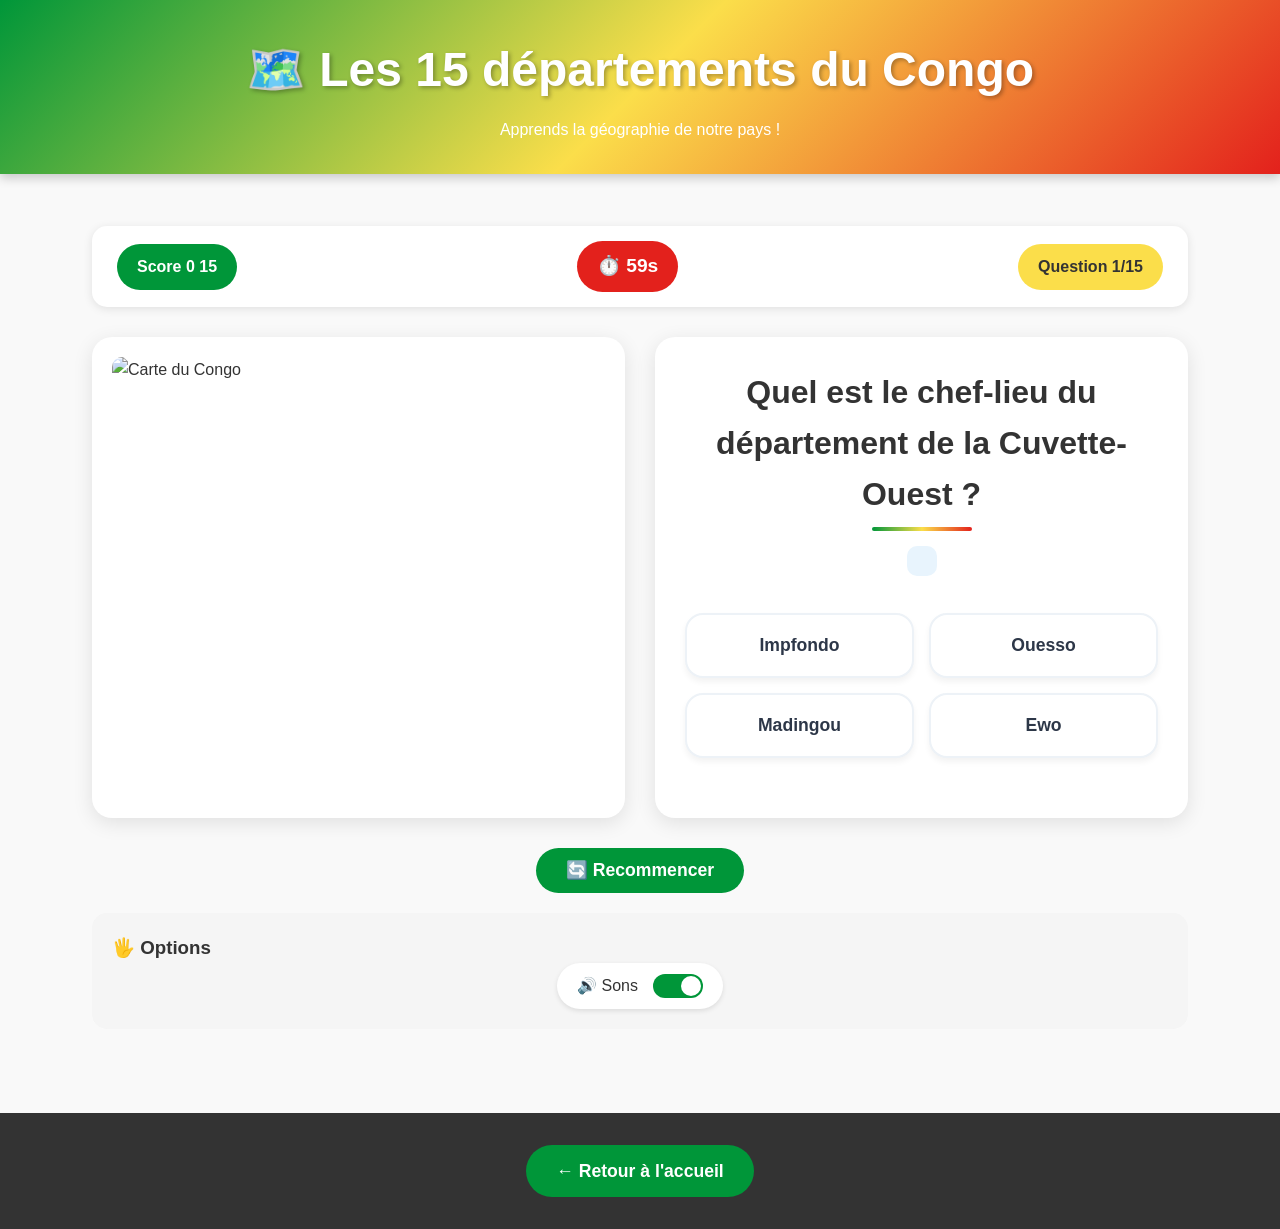
==== jeux/departements.html @ 9f07a601 "Add files via upload Mise en ligne initiale" ====
<!DOCTYPE html>
<html lang="fr">
<head>
    <meta charset="UTF-8">
    <meta name="viewport" content="width=device-width, initial-scale=1.0">
    <title>Les 15 départements - Petit Nzoku</title>
    <link rel="stylesheet" href="../style.css">
    <link rel="stylesheet" href="departements.css">
</head>
<body>
    <header>
        <h1>🗺️ Les 15 départements du Congo</h1>
        <p>Apprends la géographie de notre pays !</p>
    </header>

    <main>
        <div class="departements-container">
            <!-- En-tête du jeu -->
            <div class="departements-header">
                <div class="score-box">
                    <span class="score-label">Score</span>
                    <span class="score-valeur" id="score">0</span>
                    <span class="score-max" id="total-questions">15</span>
                </div>
                
                <div class="timer-box" id="timer">
                    ⏱️ <span id="temps">60</span>s
                </div>
                
                <div class="niveau-box">
                    Question <span id="question-actuelle">1</span>/15
                </div>
            </div>

            <!-- Zone de jeu -->
            <div class="jeu-principal">
                <!-- Carte du Congo -->
                <div class="carte-container">
                    <img src="c:\Users\PC\Documents\petit nzokou\images\quiz\departement.jpg" alt="Carte du Congo" id="carte-congo" class="carte-congo">
                    <div class="departement-highlight" id="highlight"></div>
                </div>

                <!-- Question et réponses -->
                <div class="quiz-section">
                    <div class="question-box">
                        <h2 id="question">Dans quel département se trouve ?</h2>
                        <p id="nom-departement" class="nom-departement"></p>
                    </div>

                    <div class="reponses-departements" id="reponses">
                        <!-- Les boutons seront générés par JS -->
                    </div>

                    <!-- Feedback -->
                    <div class="feedback" id="feedback" style="display: none;">
                        <p id="feedback-message"></p>
                        <div class="info-departement" id="info-departement">
                            <p id="chef-lieu"></p>
                            <p id="superficie"></p>
                            <p id="population"></p>
                        </div>
                    </div>

                    <!-- Bouton suivant -->
                    <button id="btn-suivant" class="bouton" style="display: none;">Question suivante</button>
                </div>
            </div>

            <!-- Contrôles -->
            <div class="controles">
                <button id="btn-recommencer" class="bouton">🔄 Recommencer</button>
            </div>

            <!-- Options d'accessibilité -->
            <div class="options-accessibilite">
                <h3>🖐️ Options</h3>
                <div class="option-grille">
                    <div class="option">
                        <label class="switch-label">
                            <span class="option-emoji">🔊</span> Sons
                        </label>
                        <label class="switch">
                            <input type="checkbox" id="mode-son" checked>
                            <span class="slider"></span>
                        </label>
                    </div>
                </div>
            </div>
        </div>
    </main>

    <footer>
        <a href="../index.html" class="bouton">← Retour à l'accueil</a>
    </footer>

    <script src="departements.js"></script>
</body>
</html>
---- style.css ----
/* style.css - Version Congo-Brazzaville (Vert, Jaune, Rouge) */

* {
    margin: 0;
    padding: 0;
    box-sizing: border-box;
}

body {
    font-family: 'Arial', 'Comic Sans MS', cursive, sans-serif;
    background-color: #f9f9f9;
    color: #333;
    line-height: 1.6;
}

/* Header avec couleurs du drapeau */
header {
    background: linear-gradient(135deg, #009639 0%, #fbde4a 50%, #e3211c 100%);
    color: white;
    text-align: center;
    padding: 2rem;
    box-shadow: 0 4px 10px rgba(0,0,0,0.2);
}

.logo {
    width: 120px;
    height: 120px;
    margin-bottom: 1rem;
    border-radius: 50%;
    border: 4px solid white;
    background: white;
    padding: 5px;
    object-fit: cover;
}

h1 {
    font-size: 3rem;
    margin-bottom: 0.5rem;
    text-shadow: 2px 2px 4px rgba(0,0,0,0.3);
}

.slogan {
    font-size: 1.3rem;
    font-style: italic;
    text-shadow: 1px 1px 2px rgba(0,0,0,0.3);
}

/* Drapeau dans la présentation */
.drapeau {
    display: flex;
    justify-content: center;
    gap: 5px;
    margin-top: 15px;
}

.drapeau span {
    width: 50px;
    height: 30px;
    border-radius: 5px;
}

.vert { background-color: #009639; }
.jaune { background-color: #fbde4a; }
.rouge { background-color: #e3211c; }

/* Sections principales */
main {
    max-width: 1200px;
    margin: 0 auto;
    padding: 2rem;
}

section {
    margin-bottom: 4rem;
}

h2 {
    text-align: center;
    font-size: 2rem;
    margin-bottom: 2rem;
    color: #009639;
    position: relative;
    padding-bottom: 10px;
}

h2:after {
    content: '';
    position: absolute;
    bottom: 0;
    left: 50%;
    transform: translateX(-50%);
    width: 100px;
    height: 4px;
    background: linear-gradient(90deg, #009639, #fbde4a, #e3211c);
    border-radius: 2px;
}

/* Présentation */
.presentation {
    text-align: center;
    background: #fff3cd;
    padding: 2rem;
    border-radius: 15px;
    border-left: 5px solid #e3211c;
    border-right: 5px solid #009639;
    font-size: 1.2rem;
}

/* Grille des jeux */
.grille-jeux {
    display: grid;
    grid-template-columns: repeat(auto-fit, minmax(250px, 1fr));
    gap: 20px;
}

.carte-jeu {
    background: white;
    border-radius: 15px;
    padding: 1.5rem;
    box-shadow: 0 5px 15px rgba(0,0,0,0.1);
    transition: transform 0.3s, box-shadow 0.3s;
    text-align: center;
    position: relative;
    border: 2px solid transparent;
}

.carte-jeu:hover:not(.a-venir) {
    transform: translateY(-5px);
    box-shadow: 0 10px 25px rgba(0,150,57,0.2);
    border-color: #009639;
}

.emoji-jeu {
    font-size: 4rem;
    margin-bottom: 1rem;
}

.carte-jeu h3 {
    color: #e3211c;
    margin-bottom: 0.5rem;
    font-size: 1.5rem;
}

.details {
    color: #666;
    font-size: 0.9rem;
    margin: 1rem 0;
    font-style: italic;
}

.a-venir {
    opacity: 0.7;
    filter: grayscale(50%);
    cursor: not-allowed;
}

.badge {
    background: #fbde4a;
    color: #333;
    padding: 0.3rem 1rem;
    border-radius: 20px;
    font-size: 0.8rem;
    font-weight: bold;
    display: inline-block;
    margin-top: 0.5rem;
}

/* Boutons */
.bouton {
    display: inline-block;
    background: #009639;
    color: white;
    padding: 0.8rem 2rem;
    text-decoration: none;
    border-radius: 50px;
    margin-top: 1rem;
    font-weight: bold;
    border: none;
    cursor: pointer;
    transition: background 0.3s, transform 0.3s;
    font-size: 1rem;
}

.bouton:hover {
    background: #007a2e;
    transform: scale(1.05);
}

/* Section inclusion */
.inclusion {
    background: #e8f4fd;
    padding: 2rem;
    border-radius: 15px;
}

.features-inclusion {
    display: grid;
    grid-template-columns: repeat(auto-fit, minmax(200px, 1fr));
    gap: 20px;
    text-align: center;
}

.feature {
    padding: 1rem;
}

.feature-emoji {
    font-size: 3rem;
    display: block;
    margin-bottom: 0.5rem;
}

.feature h3 {
    color: #009639;
    margin-bottom: 0.5rem;
}

/* Footer */
footer {
    background: #333;
    color: white;
    text-align: center;
    padding: 2rem;
    margin-top: 2rem;
}

.footer-small {
    font-size: 0.9rem;
    color: #ccc;
    margin-top: 0.5rem;
}

/* Responsive */
@media (max-width: 600px) {
    h1 {
        font-size: 2rem;
    }
    
    .grille-jeux {
        grid-template-columns: 1fr;
    }
    
    header {
        padding: 1rem;
    }
}
/* ============================================
   CORRECTION DE LA GRILLE DES JEUX
   ============================================ */

.grille-jeux {
    display: grid;
    grid-template-columns: repeat(auto-fit, minmax(280px, 1fr));
    gap: 25px;
    margin: 30px 0;
}

.carte-jeu {
    background: white;
    border-radius: 20px;
    padding: 25px 20px;
    box-shadow: 0 5px 20px rgba(0,0,0,0.1);
    transition: transform 0.3s, box-shadow 0.3s;
    text-align: center;
    display: flex;
    flex-direction: column;
    height: 100%;
    min-height: 320px;
    border: 2px solid transparent;
}

.carte-jeu:hover:not(.a-venir) {
    transform: translateY(-5px);
    box-shadow: 0 15px 30px rgba(0,150,57,0.2);
    border-color: #009639;
}

.emoji-jeu {
    font-size: 4.5rem;
    margin-bottom: 15px;
}

.carte-jeu h3 {
    color: #e3211c;
    font-size: 1.6rem;
    margin-bottom: 10px;
    font-weight: bold;
}

.carte-jeu p {
    color: #555;
    font-size: 1rem;
    margin-bottom: 10px;
    flex-grow: 1;
}

.details {
    color: #009639;
    font-size: 0.9rem;
    font-weight: bold;
    margin: 10px 0;
    padding: 5px;
    background: #f0f8ff;
    border-radius: 30px;
}

.bouton {
    display: inline-block;
    background: #009639;
    color: white;
    padding: 12px 30px;
    text-decoration: none;
    border-radius: 50px;
    font-weight: bold;
    border: none;
    cursor: pointer;
    transition: all 0.3s;
    font-size: 1.1rem;
    margin-top: auto;
    width: fit-content;
    margin-left: auto;
    margin-right: auto;
}

.bouton:hover {
    background: #007a2e;
    transform: scale(1.05);
}

/* Style pour les jeux à venir */
.a-venir {
    opacity: 0.8;
    filter: grayscale(30%);
    background: #f5f5f5;
    position: relative;
    overflow: hidden;
}

.a-venir::before {
    content: "🔜";
    position: absolute;
    top: 10px;
    right: 10px;
    font-size: 2rem;
    opacity: 0.5;
    transform: rotate(15deg);
}

.badge {
    background: #fbde4a;
    color: #333;
    padding: 8px 20px;
    border-radius: 30px;
    font-size: 0.9rem;
    font-weight: bold;
    display: inline-block;
    margin-top: 10px;
    width: fit-content;
    margin-left: auto;
    margin-right: auto;
}

/* Responsive */
@media (max-width: 768px) {
    .grille-jeux {
        grid-template-columns: repeat(2, 1fr);
        gap: 15px;
    }
    
    .carte-jeu {
        min-height: 280px;
        padding: 15px;
    }
    
    .emoji-jeu {
        font-size: 3rem;
    }
    
    .carte-jeu h3 {
        font-size: 1.2rem;
    }
}

@media (max-width: 480px) {
    .grille-jeux {
        grid-template-columns: 1fr;
    }
}
---- jeux/departements.css ----
/* jeux/departements.css */

.departements-container {
    max-width: 1200px;
    margin: 0 auto;
    padding: 20px;
}

/* En-tête */
.departements-header {
    display: flex;
    justify-content: space-between;
    align-items: center;
    background: white;
    padding: 15px 25px;
    border-radius: 15px;
    margin-bottom: 30px;
    box-shadow: 0 2px 10px rgba(0,0,0,0.1);
    flex-wrap: wrap;
    gap: 15px;
}
.departement-highlight {
    display: none !important;
}

.score-box {
    background: #009639;
    color: white;
    padding: 10px 20px;
    border-radius: 50px;
    font-weight: bold;
}

.timer-box {
    background: #e3211c;
    color: white;
    padding: 10px 20px;
    border-radius: 50px;
    font-weight: bold;
    font-size: 1.2rem;
}

.niveau-box {
    background: #fbde4a;
    color: #333;
    padding: 10px 20px;
    border-radius: 50px;
    font-weight: bold;
}

/* Zone de jeu principale */
.jeu-principal {
    display: grid;
    grid-template-columns: 1fr 1fr;
    gap: 30px;
    margin-bottom: 30px;
}

/* Carte */
.carte-container {
    position: relative;
    background: white;
    border-radius: 20px;
    padding: 20px;
    box-shadow: 0 5px 20px rgba(0,0,0,0.1);
}

.carte-congo {
    width: 100%;
    height: auto;
    border-radius: 10px;
}

.departement-highlight {
    position: absolute;
    border: 4px solid #e3211c;
    background: rgba(227, 33, 28, 0.1);
    border-radius: 10px;
    pointer-events: none;
    display: none;
}

/* Section quiz */
.quiz-section {
    background: white;
    border-radius: 20px;
    padding: 30px;
    box-shadow: 0 5px 20px rgba(0,0,0,0.1);
}

.question-box {
    text-align: center;
    margin-bottom: 30px;
}

.question-box h2 {
    color: #333;
    margin-bottom: 15px;
}

.nom-departement {
    font-size: 2rem;
    font-weight: bold;
    color: #009639;
    background: #e8f4fd;
    padding: 15px;
    border-radius: 10px;
    display: inline-block;
}

/* --- ZONE DES RÉPONSES AJUSTÉE --- */
.reponses-departements {
    display: grid;
    grid-template-columns: repeat(2, 1fr);
    gap: 15px;
    margin-bottom: 30px;
}

.btn-reponse {
    background: #ffffff;
    /* On remplace la bordure grise par une ombre pour un look plus moderne */
    border: 2px solid #edf2f7;
    border-radius: 18px;
    padding: 20px 15px;
    font-size: 1.1rem;
    cursor: pointer;
    transition: all 0.2s cubic-bezier(0.4, 0, 0.2, 1);
    text-align: center;
    font-weight: 700;
    color: #2d3748;
    box-shadow: 0 4px 6px rgba(0, 0, 0, 0.05);
    position: relative;
}

/* Effet au survol */
.btn-reponse:hover:not(:disabled) {
    background: #fdfdfd;
    border-color: #009639; /* Vert Congo */
    color: #009639;
    transform: translateY(-3px); /* Petit saut vers le haut plutôt que décalage latéral */
    box-shadow: 0 8px 15px rgba(0, 150, 57, 0.1);
}

/* Effet quand on clique (enfoncement) */
.btn-reponse:active:not(:disabled) {
    transform: translateY(0);
    box-shadow: 0 2px 4px rgba(0, 0, 0, 0.1);
}

/* --- ÉTATS DE RÉPONSE --- */

/* Bonne réponse */
.btn-reponse.correct {
    background: #009639 !important; /* Vert Congo */
    border-color: #007a2e !important;
    color: white !important;
    box-shadow: 0 4px 12px rgba(0, 150, 57, 0.3);
}

/* Mauvaise réponse */
.btn-reponse.incorrect {
    background: #e3211c !important; /* Rouge Congo */
    border-color: #b91a16 !important;
    color: white !important;
    box-shadow: 0 4px 12px rgba(227, 33, 28, 0.3);
}

/* Boutons désactivés après réponse */
.btn-reponse:disabled {
    cursor: not-allowed;
    filter: grayscale(0.2);
}

/* --- RESPONSIVE --- */
@media (max-width: 600px) {
    .reponses-departements {
        grid-template-columns: 1fr; /* Une seule colonne sur petit écran */
        gap: 10px;
    }
    
    .btn-reponse {
        padding: 15px;
    }
}
/* Feedback */
.feedback {
    background: #fff3cd;
    border: 3px solid #ffeeba;
    border-radius: 15px;
    padding: 25px;
    margin-bottom: 30px;
}

#feedback-message {
    font-size: 1.3rem;
    font-weight: bold;
    margin-bottom: 15px;
    text-align: center;
}

#feedback-message.bonne {
    color: #155724;
}

#feedback-message.mauvaise {
    color: #721c24;
}

.info-departement {
    background: white;
    padding: 15px;
    border-radius: 10px;
    border-left: 4px solid #009639;
}

.info-departement p {
    margin: 5px 0;
    color: #333;
}

/* Contrôles */
.controles {
    display: flex;
    justify-content: center;
    gap: 20px;
    margin: 20px 0;
}

/* Options accessibilité */
.options-accessibilite {
    background: #f5f5f5;
    border-radius: 15px;
    padding: 20px;
    margin-top: 20px;
}

.option-grille {
    display: flex;
    justify-content: center;
    gap: 30px;
    flex-wrap: wrap;
}

.option {
    display: flex;
    align-items: center;
    gap: 15px;
    background: white;
    padding: 10px 20px;
    border-radius: 50px;
    box-shadow: 0 2px 5px rgba(0,0,0,0.1);
}

.switch {
    position: relative;
    display: inline-block;
    width: 50px;
    height: 24px;
}

.switch input {
    opacity: 0;
    width: 0;
    height: 0;
}

.slider {
    position: absolute;
    cursor: pointer;
    top: 0;
    left: 0;
    right: 0;
    bottom: 0;
    background-color: #ccc;
    border-radius: 24px;
    transition: 0.3s;
}

.slider:before {
    position: absolute;
    content: "";
    height: 20px;
    width: 20px;
    left: 2px;
    bottom: 2px;
    background-color: white;
    border-radius: 50%;
    transition: 0.3s;
}

input:checked + .slider {
    background-color: #009639;
}

input:checked + .slider:before {
    transform: translateX(26px);
}

/* Responsive */
@media (max-width: 768px) {
    .jeu-principal {
        grid-template-columns: 1fr;
    }
    
    .reponses-departements {
        grid-template-columns: 1fr;
    }
    
    .departements-header {
        flex-direction: column;
        text-align: center;
    }
}
/* Le conteneur du score final */
.score-final-container {
    display: flex;
    flex-direction: column;
    align-items: center;
    gap: 15px;
    margin-bottom: 30px;
}

/* LA BOITE ROUGE QUE TU DEMANDAIS */
.boite-score-rouge {
    background-color: #e3211c; /* Le rouge du drapeau */
    color: white;              /* Texte en blanc pour le contraste */
    font-size: 4rem;           /* Très gros */
    font-weight: 900;
    padding: 20px 40px;        /* Espacement interne pour créer le rectangle */
    border-radius: 15px;       /* Coins légèrement arrondis */
    display: inline-block;
    box-shadow: 0 8px 0 #b31a16; /* Ombre foncée pour donner du relief */
    line-height: 1;
    margin-bottom: 10px;
}

/* Le petit badge jaune en dessous */
.pourcentage-badge {
    background: #fbde4a; /* Jaune Congo */
    color: #333;
    padding: 8px 20px;
    border-radius: 50px;
    font-weight: bold;
    font-size: 1.1rem;
    box-shadow: 0 4px 0 #d4bc3f;
}

/* Animation pour faire apparaître le tout */
.resultats-final {
    animation: bounceIn 0.8s ease;
}

@keyframes bounceIn {
    0% { transform: scale(0.5); opacity: 0; }
    70% { transform: scale(1.05); }
    100% { transform: scale(1); opacity: 1; }
}
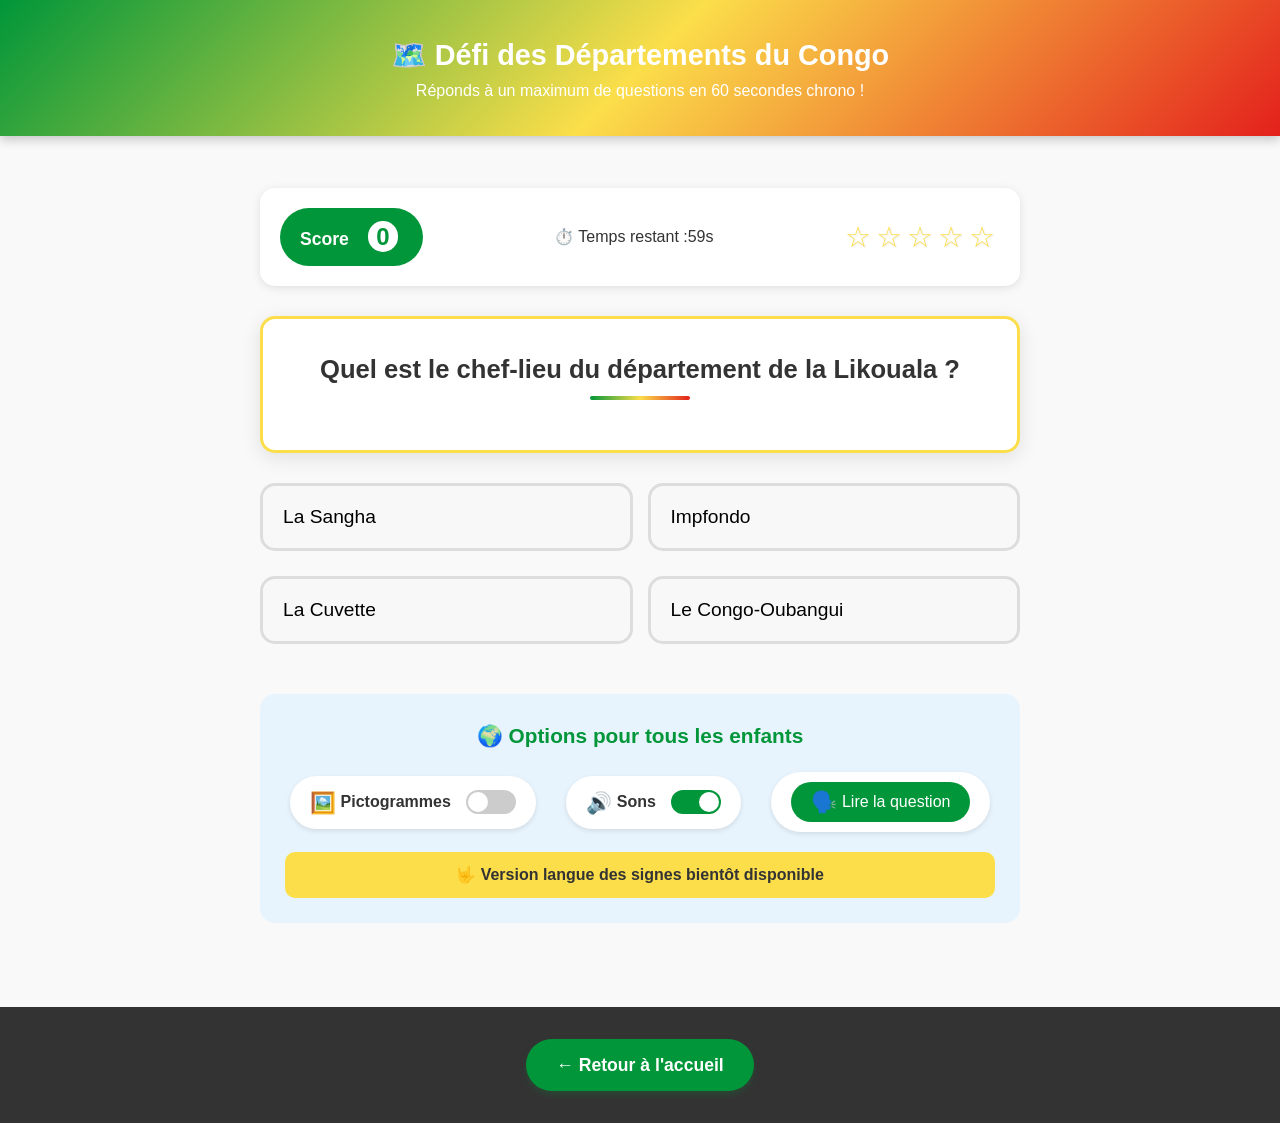
==== commit 56157fb1: "Add files via upload" ====
--- a/jeux/departements.html
+++ b/jeux/departements.html
@@ -3,78 +3,70 @@
 <head>
     <meta charset="UTF-8">
     <meta name="viewport" content="width=device-width, initial-scale=1.0">
-    <title>Les 15 départements - Petit Nzoku</title>
+    <title>Quiz Départements du Congo - Petit Nzoku</title>
     <link rel="stylesheet" href="../style.css">
     <link rel="stylesheet" href="departements.css">
 </head>
 <body>
     <header>
-        <h1>🗺️ Les 15 départements du Congo</h1>
-        <p>Apprends la géographie de notre pays !</p>
+        <h1>🗺️ Défi des Départements du Congo</h1>
+        <p>Réponds à un maximum de questions en 60 secondes chrono !</p>
     </header>
 
     <main>
-        <div class="departements-container">
-            <!-- En-tête du jeu -->
-            <div class="departements-header">
+        <div class="quiz-container">
+            <div class="quiz-header">
                 <div class="score-box">
                     <span class="score-label">Score</span>
                     <span class="score-valeur" id="score">0</span>
-                    <span class="score-max" id="total-questions">15</span>
                 </div>
                 
-                <div class="timer-box" id="timer">
-                    ⏱️ <span id="temps">60</span>s
-                </div>
+                <div id="chrono-conteneur">⏱️ Temps restant : <span id="temps">15</span>s</div>
                 
-                <div class="niveau-box">
-                    Question <span id="question-actuelle">1</span>/15
+                <div class="etoiles-box" id="etoiles">
+                    </div>
+            </div>
+
+            <div class="barre-temps-container">
+                <div class="barre-temps-progressive" id="barre-temps"></div>
+            </div>
+
+            <div class="question-box">
+                <h2 id="question">Prêt pour le grand défi ?</h2>
+                
+                <div class="question-image" id="question-image">
+                    <img src="" alt="Carte du département" id="image-question" style="display: none;">
                 </div>
             </div>
 
-            <!-- Zone de jeu -->
-            <div class="jeu-principal">
-                <!-- Carte du Congo -->
-                <div class="carte-container">
-                    <img src="c:\Users\PC\Documents\petit nzokou\images\quiz\departement.jpg" alt="Carte du Congo" id="carte-congo" class="carte-congo">
-                    <div class="departement-highlight" id="highlight"></div>
+            <div class="reponses" id="reponses">
                 </div>
 
-                <!-- Question et réponses -->
-                <div class="quiz-section">
-                    <div class="question-box">
-                        <h2 id="question">Dans quel département se trouve ?</h2>
-                        <p id="nom-departement" class="nom-departement"></p>
+            <div class="feedback" id="feedback" style="display: none;">
+                <div class="feedback-content">
+                    <p id="feedback-message"></p>
+                    <div class="feedback-explication">
+                        <p id="explication" class="explication-texte"></p>
                     </div>
-
-                    <div class="reponses-departements" id="reponses">
-                        <!-- Les boutons seront générés par JS -->
-                    </div>
-
-                    <!-- Feedback -->
-                    <div class="feedback" id="feedback" style="display: none;">
-                        <p id="feedback-message"></p>
-                        <div class="info-departement" id="info-departement">
-                            <p id="chef-lieu"></p>
-                            <p id="superficie"></p>
-                            <p id="population"></p>
-                        </div>
-                    </div>
-
-                    <!-- Bouton suivant -->
-                    <button id="btn-suivant" class="bouton" style="display: none;">Question suivante</button>
                 </div>
             </div>
 
-            <!-- Contrôles -->
-            <div class="controles">
-                <button id="btn-recommencer" class="bouton">🔄 Recommencer</button>
-            </div>
+            <button id="btn-suivant" class="bouton" style="display: none;">Question suivante</button>
 
-            <!-- Options d'accessibilité -->
             <div class="options-accessibilite">
-                <h3>🖐️ Options</h3>
+                <h3>🌍 Options pour tous les enfants</h3>
+                
                 <div class="option-grille">
+                    <div class="option">
+                        <label class="switch-label">
+                            <span class="option-emoji">🖼️</span> Pictogrammes
+                        </label>
+                        <label class="switch">
+                            <input type="checkbox" id="mode-picto">
+                            <span class="slider"></span>
+                        </label>
+                    </div>
+                    
                     <div class="option">
                         <label class="switch-label">
                             <span class="option-emoji">🔊</span> Sons
@@ -84,6 +76,16 @@
                             <span class="slider"></span>
                         </label>
                     </div>
+                    
+                    <div class="option">
+                        <button id="btn-lire" class="bouton-icone">
+                            <span class="option-emoji">🗣️</span> Lire la question
+                        </button>
+                    </div>
+                </div>
+                
+                <div class="message-signes" id="message-signes">
+                    <p>🤟 Version langue des signes bientôt disponible</p>
                 </div>
             </div>
         </div>
--- a/style.css
+++ b/style.css
@@ -1,9 +1,16 @@
-/* style.css - Version Congo-Brazzaville (Vert, Jaune, Rouge) */
-
+/* style.css - Version Congo-Brazzaville (Vert, Jaune, Rouge) Magnifiée */
+
+/* --- 1. Initialisation générale & Confort Mobile --- */
 * {
     margin: 0;
     padding: 0;
     box-sizing: border-box;
+    -webkit-tap-highlight-color: transparent; /* Supprime le flash bleu au clic sur mobile */
+    user-select: none; /* Empêche de copier le texte par erreur en jouant */
+}
+
+input, textarea {
+    user-select: text; /* Permet d'écrire dans les champs si besoin */
 }
 
 body {
@@ -11,9 +18,15 @@
     background-color: #f9f9f9;
     color: #333;
     line-height: 1.6;
-}
-
-/* Header avec couleurs du drapeau */
+    overscroll-behavior-y: contain; /* Empêche le rebond forcé de la page vers le haut */
+}
+
+/* Optimisation tactile pour tous les boutons */
+button, .bouton, a, .btn-reponse, .carte-jeu {
+    touch-action: manipulation;
+}
+
+/* --- 2. Header & Identité Nationale --- */
 header {
     background: linear-gradient(135deg, #009639 0%, #fbde4a 50%, #e3211c 100%);
     color: white;
@@ -31,12 +44,20 @@
     background: white;
     padding: 5px;
     object-fit: cover;
+    transition: transform 0.2s ease;
+}
+
+/* Effet Waouh au toucher sur le logo */
+.logo:active {
+    transform: scale(0.95);
 }
 
 h1 {
-    font-size: 3rem;
-    margin-bottom: 0.5rem;
-    text-shadow: 2px 2px 4px rgba(0,0,0,0.3);
+    font-size: 1.8rem;
+    white-space: nowrap;
+    overflow: hidden;
+    text-overflow: ellipsis;
+    width: 100%;
 }
 
 .slogan {
@@ -45,7 +66,6 @@
     text-shadow: 1px 1px 2px rgba(0,0,0,0.3);
 }
 
-/* Drapeau dans la présentation */
 .drapeau {
     display: flex;
     justify-content: center;
@@ -63,7 +83,7 @@
 .jaune { background-color: #fbde4a; }
 .rouge { background-color: #e3211c; }
 
-/* Sections principales */
+/* --- 3. Layout Principal --- */
 main {
     max-width: 1200px;
     margin: 0 auto;
@@ -95,7 +115,6 @@
     border-radius: 2px;
 }
 
-/* Présentation */
 .presentation {
     text-align: center;
     background: #fff3cd;
@@ -106,148 +125,7 @@
     font-size: 1.2rem;
 }
 
-/* Grille des jeux */
-.grille-jeux {
-    display: grid;
-    grid-template-columns: repeat(auto-fit, minmax(250px, 1fr));
-    gap: 20px;
-}
-
-.carte-jeu {
-    background: white;
-    border-radius: 15px;
-    padding: 1.5rem;
-    box-shadow: 0 5px 15px rgba(0,0,0,0.1);
-    transition: transform 0.3s, box-shadow 0.3s;
-    text-align: center;
-    position: relative;
-    border: 2px solid transparent;
-}
-
-.carte-jeu:hover:not(.a-venir) {
-    transform: translateY(-5px);
-    box-shadow: 0 10px 25px rgba(0,150,57,0.2);
-    border-color: #009639;
-}
-
-.emoji-jeu {
-    font-size: 4rem;
-    margin-bottom: 1rem;
-}
-
-.carte-jeu h3 {
-    color: #e3211c;
-    margin-bottom: 0.5rem;
-    font-size: 1.5rem;
-}
-
-.details {
-    color: #666;
-    font-size: 0.9rem;
-    margin: 1rem 0;
-    font-style: italic;
-}
-
-.a-venir {
-    opacity: 0.7;
-    filter: grayscale(50%);
-    cursor: not-allowed;
-}
-
-.badge {
-    background: #fbde4a;
-    color: #333;
-    padding: 0.3rem 1rem;
-    border-radius: 20px;
-    font-size: 0.8rem;
-    font-weight: bold;
-    display: inline-block;
-    margin-top: 0.5rem;
-}
-
-/* Boutons */
-.bouton {
-    display: inline-block;
-    background: #009639;
-    color: white;
-    padding: 0.8rem 2rem;
-    text-decoration: none;
-    border-radius: 50px;
-    margin-top: 1rem;
-    font-weight: bold;
-    border: none;
-    cursor: pointer;
-    transition: background 0.3s, transform 0.3s;
-    font-size: 1rem;
-}
-
-.bouton:hover {
-    background: #007a2e;
-    transform: scale(1.05);
-}
-
-/* Section inclusion */
-.inclusion {
-    background: #e8f4fd;
-    padding: 2rem;
-    border-radius: 15px;
-}
-
-.features-inclusion {
-    display: grid;
-    grid-template-columns: repeat(auto-fit, minmax(200px, 1fr));
-    gap: 20px;
-    text-align: center;
-}
-
-.feature {
-    padding: 1rem;
-}
-
-.feature-emoji {
-    font-size: 3rem;
-    display: block;
-    margin-bottom: 0.5rem;
-}
-
-.feature h3 {
-    color: #009639;
-    margin-bottom: 0.5rem;
-}
-
-/* Footer */
-footer {
-    background: #333;
-    color: white;
-    text-align: center;
-    padding: 2rem;
-    margin-top: 2rem;
-}
-
-.footer-small {
-    font-size: 0.9rem;
-    color: #ccc;
-    margin-top: 0.5rem;
-}
-
-/* Responsive */
-@media (max-width: 600px) {
-    h1 {
-        font-size: 2rem;
-    }
-    
-    .grille-jeux {
-        grid-template-columns: 1fr;
-    }
-    
-    header {
-        padding: 1rem;
-    }
-}
-/* ============================================
-   CORRECTION DE LA GRILLE DES JEUX
-   ============================================ */
-
+/* --- 4. Hub & Grille des Jeux --- */
 .grille-jeux {
     display: grid;
     grid-template-columns: repeat(auto-fit, minmax(280px, 1fr));
@@ -260,18 +138,23 @@
     border-radius: 20px;
     padding: 25px 20px;
     box-shadow: 0 5px 20px rgba(0,0,0,0.1);
-    transition: transform 0.3s, box-shadow 0.3s;
+    transition: transform 0.2s cubic-bezier(0.4, 0, 0.2, 1), box-shadow 0.2s;
     text-align: center;
     display: flex;
     flex-direction: column;
     height: 100%;
     min-height: 320px;
     border: 2px solid transparent;
+    position: relative;
+}
+
+/* Micro-animation au clic sur une carte de jeu */
+.carte-jeu:active:not(.a-venir) {
+    transform: scale(0.97);
+    box-shadow: 0 4px 10px rgba(0,0,0,0.15);
 }
 
 .carte-jeu:hover:not(.a-venir) {
-    transform: translateY(-5px);
-    box-shadow: 0 15px 30px rgba(0,150,57,0.2);
     border-color: #009639;
 }
 
@@ -304,35 +187,11 @@
     border-radius: 30px;
 }
 
-.bouton {
-    display: inline-block;
-    background: #009639;
-    color: white;
-    padding: 12px 30px;
-    text-decoration: none;
-    border-radius: 50px;
-    font-weight: bold;
-    border: none;
-    cursor: pointer;
-    transition: all 0.3s;
-    font-size: 1.1rem;
-    margin-top: auto;
-    width: fit-content;
-    margin-left: auto;
-    margin-right: auto;
-}
-
-.bouton:hover {
-    background: #007a2e;
-    transform: scale(1.05);
-}
-
-/* Style pour les jeux à venir */
 .a-venir {
     opacity: 0.8;
     filter: grayscale(30%);
     background: #f5f5f5;
-    position: relative;
+    cursor: not-allowed;
     overflow: hidden;
 }
 
@@ -360,29 +219,166 @@
     margin-right: auto;
 }
 
-/* Responsive */
+/* --- 5. Boutons de Contrôle --- */
+.bouton {
+    display: inline-block;
+    background: #009639;
+    color: white;
+    padding: 12px 30px;
+    text-decoration: none;
+    border-radius: 50px;
+    font-weight: bold;
+    border: none;
+    cursor: pointer;
+    transition: all 0.2s cubic-bezier(0.4, 0, 0.2, 1);
+    font-size: 1.1rem;
+    margin-top: auto;
+    width: fit-content;
+    margin-left: auto;
+    margin-right: auto;
+    box-shadow: 0 4px 6px rgba(0, 150, 57, 0.2);
+}
+
+/* Micro-rebond tactile de l'application sur le bouton */
+.bouton:active {
+    transform: scale(0.95);
+    background: #007a2e;
+    box-shadow: 0 2px 4px rgba(0, 150, 57, 0.1);
+}
+
+/* --- 6. Interface Interne du Quiz & Alignements Forcés --- */
+.header-quiz {
+    display: flex;
+    flex-direction: row; /* Aligne obligatoirement sur la même ligne */
+    justify-content: space-between;
+    align-items: center;
+    width: 100%;
+    gap: 10px;
+    margin-bottom: 20px;
+}
+
+#chrono-conteneur {
+    display: inline-flex;
+    flex-direction: row;
+    align-items: center;
+    white-space: nowrap; /* Empêche le chrono de se scinder */
+}
+
+.ton-element-score {
+    display: inline-block;
+    white-space: nowrap; /* Bloque le score sur une seule ligne */
+    min-width: 100px;
+}
+
+.conteneur-etoiles {
+    display: flex;
+    flex-direction: row; /* Force les étoiles côte à côte */
+    justify-content: center;
+    white-space: nowrap;
+    gap: 3px;
+}
+
+.etoile {
+    font-size: 1.4rem;
+    flex: 0 0 auto;
+}
+
+/* Boutons de choix de réponse dans le Quiz */
+.btn-reponse {
+    width: 100%;
+    padding: 15px 20px;
+    margin-bottom: 10px;
+    background: white;
+    border: 2px solid #ddd;
+    border-radius: 12px;
+    font-size: 1rem;
+    text-align: left;
+    cursor: pointer;
+    transition: transform 0.1s ease, background-color 0.2s;
+}
+
+/* Effet d'enfoncement instantané hyper satisfaisant sur téléphone */
+.btn-reponse:active:not(:disabled) {
+    transform: scale(0.98);
+    background-color: #f0f0f0;
+}
+
+/* --- 7. Fonctionnalités Spécifiques (Micro, Inclusion, Footer) --- */
+.bouton-micro {
+    background: #e3211c;
+    color: white;
+    border: none;
+    border-radius: 50%;
+    width: 60px;
+    height: 60px;
+    font-size: 1.5rem;
+    cursor: pointer;
+    margin-top: 10px;
+    transition: all 0.3s;
+    box-shadow: 0 4px 10px rgba(0,0,0,0.2);
+}
+
+.bouton-micro.ecoute {
+    background: #fbde4a;
+    animation: pulse-red 1.5s infinite;
+}
+
+@keyframes pulse-red {
+    0% { transform: scale(1); box-shadow: 0 0 0 0 rgba(227, 33, 28, 0.7); }
+    70% { transform: scale(1.1); box-shadow: 0 0 0 15px rgba(227, 33, 28, 0); }
+    100% { transform: scale(1); box-shadow: 0 0 0 0 rgba(227, 33, 28, 0); }
+}
+
+.inclusion {
+    background: #e8f4fd;
+    padding: 2rem;
+    border-radius: 15px;
+}
+
+.features-inclusion {
+    display: grid;
+    grid-template-columns: repeat(auto-fit, minmax(200px, 1fr));
+    gap: 20px;
+    text-align: center;
+}
+
+.feature { padding: 1rem; }
+.feature-emoji { font-size: 3rem; display: block; margin-bottom: 0.5rem; }
+.feature h3 { color: #009639; margin-bottom: 0.5rem; }
+
+footer {
+    background: #333;
+    color: white;
+    text-align: center;
+    padding: 2rem;
+    margin-top: 2rem;
+}
+
+.footer-small {
+    font-size: 0.9rem;
+    color: #ccc;
+    margin-top: 0.5rem;
+}
+
+/* --- 8. Media Queries (Ajustements Écrans) --- */
 @media (max-width: 768px) {
     .grille-jeux {
         grid-template-columns: repeat(2, 1fr);
         gap: 15px;
     }
-    
     .carte-jeu {
         min-height: 280px;
         padding: 15px;
     }
-    
-    .emoji-jeu {
-        font-size: 3rem;
-    }
-    
-    .carte-jeu h3 {
-        font-size: 1.2rem;
-    }
+    .emoji-jeu { font-size: 3rem; }
+    .carte-jeu h3 { font-size: 1.2rem; }
+    main { padding: 1rem; }
 }
 
 @media (max-width: 480px) {
     .grille-jeux {
         grid-template-columns: 1fr;
     }
+    h1 { font-size: 1.5rem; }
+    header { padding: 1.5rem 1rem; }
 }
--- a/jeux/departements.css
+++ b/jeux/departements.css
@@ -1,27 +1,24 @@
-/* jeux/departements.css */
-
-.departements-container {
-    max-width: 1200px;
+/* departements/departements.css */
+
+.quiz-container {
+    max-width: 800px;
     margin: 0 auto;
     padding: 20px;
 }
 
-/* En-tête */
-.departements-header {
+/* En-tête du quiz */
+.quiz-header {
     display: flex;
     justify-content: space-between;
     align-items: center;
     background: white;
-    padding: 15px 25px;
+    padding: 20px;
     border-radius: 15px;
     margin-bottom: 30px;
     box-shadow: 0 2px 10px rgba(0,0,0,0.1);
     flex-wrap: wrap;
     gap: 15px;
 }
-.departement-highlight {
-    display: none !important;
-}
 
 .score-box {
     background: #009639;
@@ -31,85 +28,72 @@
     font-weight: bold;
 }
 
-.timer-box {
+.score-label {
+    margin-right: 10px;
+    font-size: 1.1rem;
+}
+
+.score-valeur {
+    font-size: 1.5rem;
+    background: white;
+    color: #009639;
+    padding: 2px 8px;
+    border-radius: 20px;
+    margin: 0 5px;
+}
+
+.score-max {
+    font-size: 1rem;
+    opacity: 0.9;
+}
+
+.etoiles-box {
+    font-size: 1.8rem;
+    color: #fbde4a;
+    letter-spacing: 5px;
+    text-shadow: 1px 1px 2px rgba(0,0,0,0.1);
+}
+
+.question-number {
     background: #e3211c;
     color: white;
     padding: 10px 20px;
     border-radius: 50px;
     font-weight: bold;
-    font-size: 1.2rem;
-}
-
-.niveau-box {
-    background: #fbde4a;
-    color: #333;
-    padding: 10px 20px;
-    border-radius: 50px;
-    font-weight: bold;
-}
-
-/* Zone de jeu principale */
-.jeu-principal {
-    display: grid;
-    grid-template-columns: 1fr 1fr;
-    gap: 30px;
+}
+
+/* Boîte de question */
+.question-box {
+    background: white;
+    padding: 30px;
+    border-radius: 15px;
+    box-shadow: 0 5px 20px rgba(0,0,0,0.1);
     margin-bottom: 30px;
-}
-
-/* Carte */
-.carte-container {
-    position: relative;
-    background: white;
-    border-radius: 20px;
-    padding: 20px;
-    box-shadow: 0 5px 20px rgba(0,0,0,0.1);
-}
-
-.carte-congo {
-    width: 100%;
-    height: auto;
-    border-radius: 10px;
-}
-
-.departement-highlight {
-    position: absolute;
-    border: 4px solid #e3211c;
-    background: rgba(227, 33, 28, 0.1);
-    border-radius: 10px;
-    pointer-events: none;
-    display: none;
-}
-
-/* Section quiz */
-.quiz-section {
-    background: white;
-    border-radius: 20px;
-    padding: 30px;
-    box-shadow: 0 5px 20px rgba(0,0,0,0.1);
-}
-
-.question-box {
-    text-align: center;
-    margin-bottom: 30px;
+    text-align: center;
+    border: 3px solid #fbde4a;
 }
 
 .question-box h2 {
     color: #333;
-    margin-bottom: 15px;
-}
-
-.nom-departement {
-    font-size: 2rem;
-    font-weight: bold;
-    color: #009639;
-    background: #e8f4fd;
-    padding: 15px;
+    margin-bottom: 20px;
+    font-size: 1.6rem;
+    text-align: center;
+}
+
+.question-image {
+    margin-top: 20px;
+}
+
+.question-image img {
+    max-width: 300px;
+    max-height: 200px;
     border-radius: 10px;
-    display: inline-block;
-}
-
-/* --- ZONE DES RÉPONSES AJUSTÉE --- */
-.reponses-departements {
+    border: 3px solid #009639;
+    box-shadow: 0 5px 15px rgba(0,0,0,0.2);
+}
+
+/* Zone des réponses */
+.reponses {
     display: grid;
     grid-template-columns: repeat(2, 1fr);
     gap: 15px;
@@ -117,140 +101,214 @@
 }
 
 .btn-reponse {
-    background: #ffffff;
-    /* On remplace la bordure grise par une ombre pour un look plus moderne */
-    border: 2px solid #edf2f7;
-    border-radius: 18px;
-    padding: 20px 15px;
+    background: #f8f8f8;
+    border: 3px solid #ddd;
+    border-radius: 15px;
+    padding: 20px;
+    font-size: 1.2rem;
+    cursor: pointer;
+    transition: all 0.3s;
+    text-align: left;
+    display: flex;
+    align-items: center;
+    gap: 15px;
+    font-weight: 500;
+}
+
+.btn-reponse:hover:not(:disabled) {
+    background: #e8f4fd;
+    border-color: #009639;
+    transform: translateX(5px);
+}
+
+.btn-reponse.correct {
+    background: #4CAF50;
+    border-color: #2e7d32;
+    color: white;
+    animation: bravo 0.5s ease;
+}
+
+.btn-reponse.incorrect {
+    background: #f44336;
+    border-color: #c62828;
+    color: white;
+    animation: secousse 0.3s ease;
+}
+
+.btn-reponse:disabled {
+    opacity: 0.7;
+    cursor: not-allowed;
+}
+
+.picto {
+    font-size: 2rem;
+}
+
+/* Animations */
+@keyframes bravo {
+    0% { transform: scale(1); }
+    50% { transform: scale(1.1); background: #4CAF50; }
+    100% { transform: scale(1); }
+}
+
+@keyframes secousse {
+    0%, 100% { transform: translateX(0); }
+    25% { transform: translateX(-10px); }
+    75% { transform: translateX(10px); }
+}
+
+/* Feedback Élégant */
+.feedback {
+    background: white;
+    border: none;
+    border-radius: 20px;
+    padding: 30px;
+    box-shadow: 0 10px 30px rgba(0,0,0,0.1);
+    margin: 30px 0;
+}
+
+.feedback-content {
+    display: flex;
+    flex-direction: column;
+    align-items: center;
+    gap: 20px;
+}
+
+.feedback-badge {
+    display: inline-block;
+    padding: 8px 25px;
+    border-radius: 50px;
+    font-weight: bold;
     font-size: 1.1rem;
-    cursor: pointer;
-    transition: all 0.2s cubic-bezier(0.4, 0, 0.2, 1);
-    text-align: center;
-    font-weight: 700;
-    color: #2d3748;
-    box-shadow: 0 4px 6px rgba(0, 0, 0, 0.05);
-    position: relative;
-}
-
-/* Effet au survol */
-.btn-reponse:hover:not(:disabled) {
-    background: #fdfdfd;
-    border-color: #009639; /* Vert Congo */
-    color: #009639;
-    transform: translateY(-3px); /* Petit saut vers le haut plutôt que décalage latéral */
-    box-shadow: 0 8px 15px rgba(0, 150, 57, 0.1);
-}
-
-/* Effet quand on clique (enfoncement) */
-.btn-reponse:active:not(:disabled) {
-    transform: translateY(0);
-    box-shadow: 0 2px 4px rgba(0, 0, 0, 0.1);
-}
-
-/* --- ÉTATS DE RÉPONSE --- */
-
-/* Bonne réponse */
-.btn-reponse.correct {
-    background: #009639 !important; /* Vert Congo */
-    border-color: #007a2e !important;
-    color: white !important;
-    box-shadow: 0 4px 12px rgba(0, 150, 57, 0.3);
-}
-
-/* Mauvaise réponse */
-.btn-reponse.incorrect {
-    background: #e3211c !important; /* Rouge Congo */
-    border-color: #b91a16 !important;
-    color: white !important;
-    box-shadow: 0 4px 12px rgba(227, 33, 28, 0.3);
-}
-
-/* Boutons désactivés après réponse */
-.btn-reponse:disabled {
-    cursor: not-allowed;
-    filter: grayscale(0.2);
-}
-
-/* --- RESPONSIVE --- */
-@media (max-width: 600px) {
-    .reponses-departements {
-        grid-template-columns: 1fr; /* Une seule colonne sur petit écran */
-        gap: 10px;
-    }
-    
-    .btn-reponse {
-        padding: 15px;
-    }
-}
-/* Feedback */
-.feedback {
-    background: #fff3cd;
-    border: 3px solid #ffeeba;
+    letter-spacing: 0.5px;
+    box-shadow: 0 3px 10px rgba(0,0,0,0.1);
+}
+
+.feedback-badge.bonne { background: #4CAF50; color: white; }
+.feedback-badge.mauvaise { background: #f44336; color: white; }
+
+.feedback-explication {
+    background: #f8f9fa;
+    border-left: 4px solid #009639;
+    border-radius: 12px;
+    padding: 20px;
+    width: 100%;
+    margin-top: 10px;
+}
+
+.explication-texte {
+    color: #333;
+    font-size: 1.1rem;
+    line-height: 1.6;
+    margin: 0;
+    text-align: left;
+}
+
+/* Bouton suivant */
+#btn-suivant {
+    display: block;
+    width: 250px;
+    margin: 20px auto;
+    font-size: 1.3rem;
+    padding: 15px 30px;
+}
+
+/* Options accessibilité */
+.options-accessibilite {
+    background: #e8f4fd;
     border-radius: 15px;
     padding: 25px;
-    margin-bottom: 30px;
-}
-
-#feedback-message {
+    margin-top: 40px;
+}
+
+.options-accessibilite h3 {
+    color: #009639;
+    text-align: center;
+    margin-bottom: 20px;
     font-size: 1.3rem;
-    font-weight: bold;
-    margin-bottom: 15px;
-    text-align: center;
-}
-
-#feedback-message.bonne {
-    color: #155724;
-}
-
-#feedback-message.mauvaise {
-    color: #721c24;
-}
-
-.info-departement {
-    background: white;
+}
+
+.option-grille {
+    display: flex;
+    justify-content: center;
+    align-items: center;
+    flex-wrap: wrap;
+    gap: 30px;
+    margin-bottom: 20px;
+}
+
+.option {
+    display: flex;
+    align-items: center;
+    gap: 15px;
+    background: white;
+    padding: 10px 20px;
+    border-radius: 50px;
+    box-shadow: 0 2px 5px rgba(0,0,0,0.1);
+}
+
+.switch-label {
+    font-weight: bold;
+    color: #333;
+    display: flex;
+    align-items: center;
+    gap: 5px;
+}
+
+.option-emoji { font-size: 1.3rem; }
+
+.bouton-icone {
+    background: #009639;
+    color: white;
+    border: none;
+    padding: 8px 20px;
+    border-radius: 50px;
+    cursor: pointer;
+    font-size: 1rem;
+    display: flex;
+    align-items: center;
+    gap: 5px;
+    transition: background 0.3s;
+}
+
+.bouton-icone:hover { background: #007a2e; }
+
+.choix-nb-questions {
+    text-align: center;
+    margin: 20px 0;
     padding: 15px;
+    background: white;
     border-radius: 10px;
-    border-left: 4px solid #009639;
-}
-
-.info-departement p {
-    margin: 5px 0;
+}
+
+.choix-nb-questions p {
+    font-weight: bold;
+    margin-bottom: 10px;
     color: #333;
 }
 
-/* Contrôles */
-.controles {
+.nb-buttons {
     display: flex;
     justify-content: center;
-    gap: 20px;
-    margin: 20px 0;
-}
-
-/* Options accessibilité */
-.options-accessibilite {
-    background: #f5f5f5;
-    border-radius: 15px;
-    padding: 20px;
-    margin-top: 20px;
-}
-
-.option-grille {
-    display: flex;
-    justify-content: center;
-    gap: 30px;
+    gap: 10px;
     flex-wrap: wrap;
 }
 
-.option {
-    display: flex;
-    align-items: center;
-    gap: 15px;
-    background: white;
-    padding: 10px 20px;
-    border-radius: 50px;
-    box-shadow: 0 2px 5px rgba(0,0,0,0.1);
-}
-
+.btn-nb {
+    background: #f0f0f0;
+    border: 2px solid #ddd;
+    border-radius: 30px;
+    padding: 8px 20px;
+    font-size: 1rem;
+    font-weight: bold;
+    cursor: pointer;
+    transition: all 0.3s;
+}
+
+.btn-nb:hover { background: #fbde4a; }
+.btn-nb.active { background: #009639; color: white; border-color: #007a2e; }
+
+/* Switch */
 .switch {
     position: relative;
     display: inline-block;
@@ -258,19 +316,12 @@
     height: 24px;
 }
 
-.switch input {
-    opacity: 0;
-    width: 0;
-    height: 0;
-}
+.switch input { opacity: 0; width: 0; height: 0; }
 
 .slider {
     position: absolute;
     cursor: pointer;
-    top: 0;
-    left: 0;
-    right: 0;
-    bottom: 0;
+    top: 0; left: 0; right: 0; bottom: 0;
     background-color: #ccc;
     border-radius: 24px;
     transition: 0.3s;
@@ -279,79 +330,60 @@
 .slider:before {
     position: absolute;
     content: "";
-    height: 20px;
-    width: 20px;
-    left: 2px;
-    bottom: 2px;
+    height: 20px; width: 20px; left: 2px; bottom: 2px;
     background-color: white;
     border-radius: 50%;
     transition: 0.3s;
 }
 
-input:checked + .slider {
-    background-color: #009639;
-}
-
-input:checked + .slider:before {
-    transform: translateX(26px);
-}
-
-/* Responsive */
-@media (max-width: 768px) {
-    .jeu-principal {
-        grid-template-columns: 1fr;
-    }
-    
-    .reponses-departements {
-        grid-template-columns: 1fr;
-    }
-    
-    .departements-header {
-        flex-direction: column;
-        text-align: center;
-    }
-}
-/* Le conteneur du score final */
-.score-final-container {
-    display: flex;
-    flex-direction: column;
-    align-items: center;
-    gap: 15px;
-    margin-bottom: 30px;
-}
-
-/* LA BOITE ROUGE QUE TU DEMANDAIS */
-.boite-score-rouge {
-    background-color: #e3211c; /* Le rouge du drapeau */
-    color: white;              /* Texte en blanc pour le contraste */
-    font-size: 4rem;           /* Très gros */
-    font-weight: 900;
-    padding: 20px 40px;        /* Espacement interne pour créer le rectangle */
-    border-radius: 15px;       /* Coins légèrement arrondis */
-    display: inline-block;
-    box-shadow: 0 8px 0 #b31a16; /* Ombre foncée pour donner du relief */
-    line-height: 1;
-    margin-bottom: 10px;
-}
-
-/* Le petit badge jaune en dessous */
-.pourcentage-badge {
-    background: #fbde4a; /* Jaune Congo */
-    color: #333;
-    padding: 8px 20px;
-    border-radius: 50px;
-    font-weight: bold;
-    font-size: 1.1rem;
-    box-shadow: 0 4px 0 #d4bc3f;
-}
-
-/* Animation pour faire apparaître le tout */
-.resultats-final {
-    animation: bounceIn 0.8s ease;
-}
-
-@keyframes bounceIn {
-    0% { transform: scale(0.5); opacity: 0; }
-    70% { transform: scale(1.05); }
-    100% { transform: scale(1); opacity: 1; }
+input:checked + .slider { background-color: #009639; }
+input:checked + .slider:before { transform: translateX(26px); }
+
+.message-signes {
+    text-align: center;
+    margin-top: 20px;
+    padding: 10px;
+    background: #fbde4a;
+    border-radius: 10px;
+    font-weight: bold;
+}
+
+/* Écran Final de Résultats */
+.resultats {
+    text-align: center;
+    background: white;
+    padding: 40px;
+    border-radius: 20px;
+    box-shadow: 0 5px 20px rgba(0,0,0,0.1);
+}
+
+.resultats h2 { color: #009639; font-size: 2rem; margin-bottom: 20px; }
+
+.grand-score {
+    font-size: 5rem;
+    font-weight: bold;
+    color: #e3211c;
+    text-shadow: 3px 3px 0 #fbde4a;
+    display: block;
+    margin: 20px 0;
+}
+
+.message-resultat {
+    font-size: 1.3rem;
+    margin: 30px 0;
+    line-height: 1.8;
+    background: #f5f5f5;
+    padding: 20px;
+    border-radius: 10px;
+}
+
+@media (max-width: 600px) {
+    .reponses { grid-template-columns: 1fr; }
+    .quiz-header { flex-direction: column; text-align: center; }
+    .option-grille { flex-direction: column; align-items: stretch; }
+    .option { justify-content: space-between; }
+    .question-box h2 { font-size: 1.3rem; }
+}
+#explication, .explication-texte {
+    white-space: pre-line;
 }
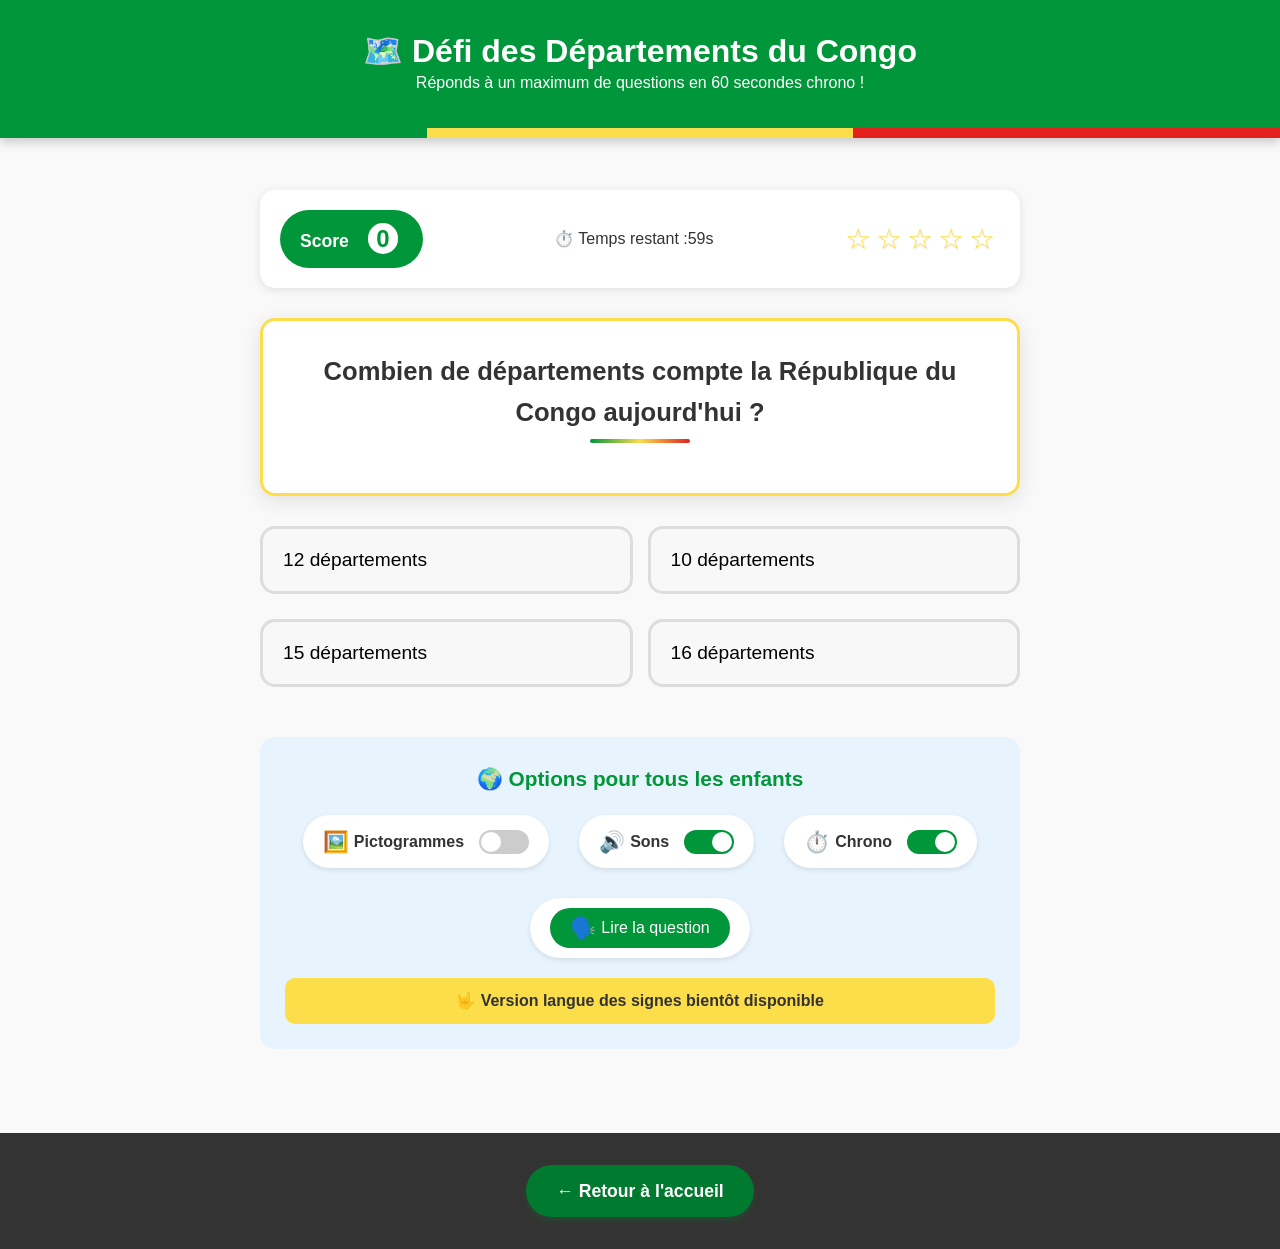
==== commit e7afe4f0: "Add files via upload" ====
--- a/jeux/departements.html
+++ b/jeux/departements.html
@@ -20,11 +20,10 @@
                     <span class="score-label">Score</span>
                     <span class="score-valeur" id="score">0</span>
                 </div>
-                
-                <div id="chrono-conteneur">⏱️ Temps restant : <span id="temps">15</span>s</div>
-                
-                <div class="etoiles-box" id="etoiles">
-                    </div>
+
+                <div id="chrono-conteneur">⏱️ Temps restant : <span id="temps">60</span>s</div>
+
+                <div class="etoiles-box" id="etoiles"></div>
             </div>
 
             <div class="barre-temps-container">
@@ -33,14 +32,13 @@
 
             <div class="question-box">
                 <h2 id="question">Prêt pour le grand défi ?</h2>
-                
+
                 <div class="question-image" id="question-image">
                     <img src="" alt="Carte du département" id="image-question" style="display: none;">
                 </div>
             </div>
 
-            <div class="reponses" id="reponses">
-                </div>
+            <div class="reponses" id="reponses"></div>
 
             <div class="feedback" id="feedback" style="display: none;">
                 <div class="feedback-content">
@@ -55,7 +53,7 @@
 
             <div class="options-accessibilite">
                 <h3>🌍 Options pour tous les enfants</h3>
-                
+
                 <div class="option-grille">
                     <div class="option">
                         <label class="switch-label">
@@ -66,7 +64,7 @@
                             <span class="slider"></span>
                         </label>
                     </div>
-                    
+
                     <div class="option">
                         <label class="switch-label">
                             <span class="option-emoji">🔊</span> Sons
@@ -76,14 +74,24 @@
                             <span class="slider"></span>
                         </label>
                     </div>
-                    
+
+                    <div class="option">
+                        <label class="switch-label">
+                            <span class="option-emoji">⏱️</span> Chrono
+                        </label>
+                        <label class="switch">
+                            <input type="checkbox" id="mode-chrono" checked>
+                            <span class="slider"></span>
+                        </label>
+                    </div>
+
                     <div class="option">
                         <button id="btn-lire" class="bouton-icone">
                             <span class="option-emoji">🗣️</span> Lire la question
                         </button>
                     </div>
                 </div>
-                
+
                 <div class="message-signes" id="message-signes">
                     <p>🤟 Version langue des signes bientôt disponible</p>
                 </div>
@@ -97,4 +105,4 @@
 
     <script src="departements.js"></script>
 </body>
-</html>+</html>
--- a/style.css
+++ b/style.css
@@ -1,43 +1,103 @@
-/* style.css - Version Congo-Brazzaville (Vert, Jaune, Rouge) Magnifiée */
-
-/* --- 1. Initialisation générale & Confort Mobile --- */
+/* style.css - Petit Nzoku - Congo-Brazzaville (Vert, Jaune, Rouge) */
+
+/* --- 0. Couleurs centralisées : on change ici, ça change partout --- */
+:root {
+    --vert: #009639;
+    --vert-fonce: #007a2e;   /* texte vert et boutons : contraste lisible */
+    --jaune: #fbde4a;
+    --rouge: #e3211c;
+    --rouge-fonce: #c21a16;
+    --texte: #333;
+    --fond: #f9f9f9;
+}
+
+/* --- 1. Initialisation générale & confort mobile --- */
 * {
     margin: 0;
     padding: 0;
     box-sizing: border-box;
-    -webkit-tap-highlight-color: transparent; /* Supprime le flash bleu au clic sur mobile */
-    user-select: none; /* Empêche de copier le texte par erreur en jouant */
-}
-
-input, textarea {
-    user-select: text; /* Permet d'écrire dans les champs si besoin */
-}
+    -webkit-tap-highlight-color: transparent;
+}
+
+/* Pas de sélection de texte accidentelle pendant les jeux */
+body { user-select: none; -webkit-user-select: none; }
+input, textarea { user-select: text; -webkit-user-select: text; }
 
 body {
-    font-family: 'Arial', 'Comic Sans MS', cursive, sans-serif;
-    background-color: #f9f9f9;
-    color: #333;
+    font-family: 'Comic Sans MS', 'Comic Neue', 'Arial Rounded MT Bold', Arial, sans-serif;
+    background-color: var(--fond);
+    color: var(--texte);
     line-height: 1.6;
-    overscroll-behavior-y: contain; /* Empêche le rebond forcé de la page vers le haut */
-}
-
-/* Optimisation tactile pour tous les boutons */
+    overscroll-behavior-y: contain;
+}
+
 button, .bouton, a, .btn-reponse, .carte-jeu {
     touch-action: manipulation;
 }
 
-/* --- 2. Header & Identité Nationale --- */
+/* Focus visible pour le clavier et les lecteurs d'écran */
+:focus-visible {
+    outline: 4px solid #1a5fd0;
+    outline-offset: 3px;
+}
+
+/* Lien « Aller au contenu » (visible seulement au clavier) */
+.lien-evitement {
+    position: absolute;
+    left: -999px;
+    top: 0;
+    background: white;
+    color: var(--texte);
+    padding: 10px 16px;
+    z-index: 10;
+}
+.lien-evitement:focus { left: 10px; top: 10px; }
+
+/* --- 2. Header & identité nationale --- */
 header {
-    background: linear-gradient(135deg, #009639 0%, #fbde4a 50%, #e3211c 100%);
+    background: var(--vert);
     color: white;
     text-align: center;
-    padding: 2rem;
+    padding: 2rem 2rem 2.6rem;
     box-shadow: 0 4px 10px rgba(0,0,0,0.2);
+    position: relative;
+}
+
+header::after {
+    content: '';
+    position: absolute;
+    left: 0;
+    right: 0;
+    bottom: 0;
+    height: 10px;
+    background: linear-gradient(90deg, #009639 0 33.33%, #fbde4a 33.33% 66.66%, #e3211c 66.66% 100%);
+}
+
+.bulle {
+    position: relative;
+    width: fit-content;
+    margin: 0 auto 22px;
+    background: white;
+    color: var(--texte);
+    padding: 8px 20px;
+    border-radius: 25px;
+    font-weight: bold;
+}
+
+.bulle::after {
+    content: '';
+    position: absolute;
+    left: 50%;
+    bottom: -8px;
+    transform: translateX(-50%);
+    border: 8px solid transparent;
+    border-bottom: 0;
+    border-top-color: white;
 }
 
 .logo {
-    width: 120px;
-    height: 120px;
+    width: 160px;
+    height: 160px;
     margin-bottom: 1rem;
     border-radius: 50%;
     border: 4px solid white;
@@ -47,23 +107,27 @@
     transition: transform 0.2s ease;
 }
 
-/* Effet Waouh au toucher sur le logo */
-.logo:active {
-    transform: scale(0.95);
-}
+.logo:active { transform: scale(0.95); }
 
 h1 {
-    font-size: 1.8rem;
-    white-space: nowrap;
-    overflow: hidden;
-    text-overflow: ellipsis;
-    width: 100%;
+    font-size: 2rem;
+    line-height: 1.2;
 }
 
 .slogan {
     font-size: 1.3rem;
     font-style: italic;
     text-shadow: 1px 1px 2px rgba(0,0,0,0.3);
+}
+
+.aide-ios {
+    margin: 1rem auto 0;
+    max-width: 420px;
+    background: white;
+    color: var(--texte);
+    padding: 10px 16px;
+    border-radius: 15px;
+    font-size: 0.95rem;
 }
 
 .drapeau {
@@ -79,31 +143,29 @@
     border-radius: 5px;
 }
 
-.vert { background-color: #009639; }
-.jaune { background-color: #fbde4a; }
-.rouge { background-color: #e3211c; }
-
-/* --- 3. Layout Principal --- */
+.vert { background-color: var(--vert); }
+.jaune { background-color: var(--jaune); }
+.rouge { background-color: var(--rouge); }
+
+/* --- 3. Layout principal --- */
 main {
     max-width: 1200px;
     margin: 0 auto;
     padding: 2rem;
 }
 
-section {
-    margin-bottom: 4rem;
-}
+section { margin-bottom: 4rem; }
 
 h2 {
     text-align: center;
     font-size: 2rem;
     margin-bottom: 2rem;
-    color: #009639;
+    color: var(--vert-fonce);
     position: relative;
     padding-bottom: 10px;
 }
 
-h2:after {
+h2::after {
     content: '';
     position: absolute;
     bottom: 0;
@@ -111,7 +173,7 @@
     transform: translateX(-50%);
     width: 100px;
     height: 4px;
-    background: linear-gradient(90deg, #009639, #fbde4a, #e3211c);
+    background: linear-gradient(90deg, var(--vert), var(--jaune), var(--rouge));
     border-radius: 2px;
 }
 
@@ -120,16 +182,16 @@
     background: #fff3cd;
     padding: 2rem;
     border-radius: 15px;
-    border-left: 5px solid #e3211c;
-    border-right: 5px solid #009639;
+    border-left: 5px solid var(--rouge);
+    border-right: 5px solid var(--vert);
     font-size: 1.2rem;
 }
 
-/* --- 4. Hub & Grille des Jeux --- */
+/* --- 4. Hub & grille des jeux --- */
 .grille-jeux {
     display: grid;
-    grid-template-columns: repeat(auto-fit, minmax(280px, 1fr));
-    gap: 25px;
+    grid-template-columns: repeat(4, 1fr);
+    gap: 20px;
     margin: 30px 0;
 }
 
@@ -138,7 +200,7 @@
     border-radius: 20px;
     padding: 25px 20px;
     box-shadow: 0 5px 20px rgba(0,0,0,0.1);
-    transition: transform 0.2s cubic-bezier(0.4, 0, 0.2, 1), box-shadow 0.2s;
+    transition: transform 0.25s cubic-bezier(0.4, 0, 0.2, 1), box-shadow 0.25s, border-color 0.25s;
     text-align: center;
     display: flex;
     flex-direction: column;
@@ -148,29 +210,57 @@
     position: relative;
 }
 
-/* Micro-animation au clic sur une carte de jeu */
 .carte-jeu:active:not(.a-venir) {
     transform: scale(0.97);
     box-shadow: 0 4px 10px rgba(0,0,0,0.15);
 }
 
-.carte-jeu:hover:not(.a-venir) {
-    border-color: #009639;
+/* Effet « soulevé » uniquement sur ordinateur */
+@media (hover: hover) {
+    .carte-jeu:hover:not(.a-venir) {
+        border-color: var(--vert);
+        transform: translateY(-10px);
+        box-shadow: 0 14px 30px rgba(0,0,0,0.18);
+    }
+    .carte-jeu:hover:not(.a-venir) .emoji-jeu { animation: petit-saut 0.6s ease; }
+    .carte-jeu:hover:not(.a-venir) .bouton {
+        background: var(--rouge-fonce);
+        box-shadow: 0 4px 8px rgba(227, 33, 28, 0.3);
+    }
+}
+
+@keyframes petit-saut {
+    0%   { transform: translateY(0); }
+    30%  { transform: translateY(-10px) rotate(-6deg); }
+    60%  { transform: translateY(0) rotate(6deg); }
+    100% { transform: translateY(0) rotate(0); }
 }
 
 .emoji-jeu {
-    font-size: 4.5rem;
-    margin-bottom: 15px;
-}
+    width: 100px;
+    height: 100px;
+    margin: 0 auto 15px;
+    display: flex;
+    align-items: center;
+    justify-content: center;
+    border-radius: 50%;
+    font-size: 3.2rem;
+    background: var(--couleur, #f0f0f0);
+}
+
+.carte-quiz         { --couleur: #fff0a6; }
+.carte-memory       { --couleur: #c9efd5; }
+.carte-fleuve       { --couleur: #cfe8fb; }
+.carte-departements { --couleur: #ffd3d1; }
 
 .carte-jeu h3 {
-    color: #e3211c;
-    font-size: 1.6rem;
+    color: var(--rouge-fonce);
+    font-size: 1.35rem;
     margin-bottom: 10px;
-    font-weight: bold;
-}
-
-.carte-jeu p {
+}
+
+/* Correction : seul le texte descriptif s'étire, pas la pastille « details » */
+.carte-jeu p:not(.details) {
     color: #555;
     font-size: 1rem;
     margin-bottom: 10px;
@@ -178,11 +268,11 @@
 }
 
 .details {
-    color: #009639;
+    color: var(--vert-fonce);
     font-size: 0.9rem;
     font-weight: bold;
     margin: 10px 0;
-    padding: 5px;
+    padding: 5px 10px;
     background: #f0f8ff;
     border-radius: 30px;
 }
@@ -206,50 +296,55 @@
 }
 
 .badge {
-    background: #fbde4a;
-    color: #333;
+    background: var(--jaune);
+    color: var(--texte);
     padding: 8px 20px;
     border-radius: 30px;
     font-size: 0.9rem;
     font-weight: bold;
     display: inline-block;
-    margin-top: 10px;
+    margin: 10px auto 0;
     width: fit-content;
-    margin-left: auto;
-    margin-right: auto;
-}
-
-/* --- 5. Boutons de Contrôle --- */
+}
+
+/* --- 5. Boutons --- */
 .bouton {
     display: inline-block;
-    background: #009639;
+    min-height: 48px; /* zone tactile confortable pour les petits doigts */
+    background: var(--vert-fonce);
     color: white;
     padding: 12px 30px;
     text-decoration: none;
     border-radius: 50px;
+    font-family: inherit;
     font-weight: bold;
     border: none;
     cursor: pointer;
     transition: all 0.2s cubic-bezier(0.4, 0, 0.2, 1);
     font-size: 1.1rem;
-    margin-top: auto;
+    margin: auto auto 0;
     width: fit-content;
-    margin-left: auto;
-    margin-right: auto;
     box-shadow: 0 4px 6px rgba(0, 150, 57, 0.2);
 }
 
-/* Micro-rebond tactile de l'application sur le bouton */
 .bouton:active {
     transform: scale(0.95);
-    background: #007a2e;
+    background: #005f23;
     box-shadow: 0 2px 4px rgba(0, 150, 57, 0.1);
 }
 
-/* --- 6. Interface Interne du Quiz & Alignements Forcés --- */
+#btn-installer {
+    display: none;
+    margin: 1.5rem auto 0;
+    background: var(--jaune);
+    color: var(--texte);
+    box-shadow: 0 4px 6px rgba(0,0,0,0.15);
+}
+
+/* --- 6. Interface interne du Quiz --- */
 .header-quiz {
     display: flex;
-    flex-direction: row; /* Aligne obligatoirement sur la même ligne */
+    flex-direction: row;
     justify-content: space-between;
     align-items: center;
     width: 100%;
@@ -261,51 +356,48 @@
     display: inline-flex;
     flex-direction: row;
     align-items: center;
-    white-space: nowrap; /* Empêche le chrono de se scinder */
+    white-space: nowrap;
 }
 
 .ton-element-score {
     display: inline-block;
-    white-space: nowrap; /* Bloque le score sur une seule ligne */
+    white-space: nowrap;
     min-width: 100px;
 }
 
 .conteneur-etoiles {
     display: flex;
-    flex-direction: row; /* Force les étoiles côte à côte */
+    flex-direction: row;
     justify-content: center;
     white-space: nowrap;
     gap: 3px;
 }
 
-.etoile {
-    font-size: 1.4rem;
-    flex: 0 0 auto;
-}
-
-/* Boutons de choix de réponse dans le Quiz */
+.etoile { font-size: 1.4rem; flex: 0 0 auto; }
+
 .btn-reponse {
     width: 100%;
+    min-height: 52px;
     padding: 15px 20px;
     margin-bottom: 10px;
     background: white;
     border: 2px solid #ddd;
     border-radius: 12px;
+    font-family: inherit;
     font-size: 1rem;
     text-align: left;
     cursor: pointer;
     transition: transform 0.1s ease, background-color 0.2s;
 }
 
-/* Effet d'enfoncement instantané hyper satisfaisant sur téléphone */
 .btn-reponse:active:not(:disabled) {
     transform: scale(0.98);
     background-color: #f0f0f0;
 }
 
-/* --- 7. Fonctionnalités Spécifiques (Micro, Inclusion, Footer) --- */
+/* --- 7. Micro, inclusion, footer --- */
 .bouton-micro {
-    background: #e3211c;
+    background: var(--rouge);
     color: white;
     border: none;
     border-radius: 50%;
@@ -319,13 +411,13 @@
 }
 
 .bouton-micro.ecoute {
-    background: #fbde4a;
+    background: var(--jaune);
     animation: pulse-red 1.5s infinite;
 }
 
 @keyframes pulse-red {
-    0% { transform: scale(1); box-shadow: 0 0 0 0 rgba(227, 33, 28, 0.7); }
-    70% { transform: scale(1.1); box-shadow: 0 0 0 15px rgba(227, 33, 28, 0); }
+    0%   { transform: scale(1); box-shadow: 0 0 0 0 rgba(227, 33, 28, 0.7); }
+    70%  { transform: scale(1.1); box-shadow: 0 0 0 15px rgba(227, 33, 28, 0); }
     100% { transform: scale(1); box-shadow: 0 0 0 0 rgba(227, 33, 28, 0); }
 }
 
@@ -344,7 +436,7 @@
 
 .feature { padding: 1rem; }
 .feature-emoji { font-size: 3rem; display: block; margin-bottom: 0.5rem; }
-.feature h3 { color: #009639; margin-bottom: 0.5rem; }
+.feature h3 { color: var(--vert-fonce); margin-bottom: 0.5rem; }
 
 footer {
     background: #333;
@@ -360,25 +452,25 @@
     margin-top: 0.5rem;
 }
 
-/* --- 8. Media Queries (Ajustements Écrans) --- */
-@media (max-width: 768px) {
-    .grille-jeux {
-        grid-template-columns: repeat(2, 1fr);
-        gap: 15px;
-    }
-    .carte-jeu {
-        min-height: 280px;
-        padding: 15px;
-    }
-    .emoji-jeu { font-size: 3rem; }
+/* --- 8. Écrans : tablette puis téléphone --- */
+@media (max-width: 900px) {
+    .grille-jeux { grid-template-columns: repeat(2, 1fr); gap: 15px; }
+    .carte-jeu { min-height: 280px; padding: 15px; }
     .carte-jeu h3 { font-size: 1.2rem; }
     main { padding: 1rem; }
 }
 
 @media (max-width: 480px) {
-    .grille-jeux {
-        grid-template-columns: 1fr;
+    .grille-jeux { grid-template-columns: 1fr; }
+    h1 { font-size: 1.6rem; }
+    h2 { font-size: 1.6rem; }
+    header { padding: 1.5rem 1rem 2.2rem; }
+}
+
+/* Respect des enfants sensibles aux animations */
+@media (prefers-reduced-motion: reduce) {
+    *, *::before, *::after {
+        animation: none !important;
+        transition: none !important;
     }
-    h1 { font-size: 1.5rem; }
-    header { padding: 1.5rem 1rem; }
 }
